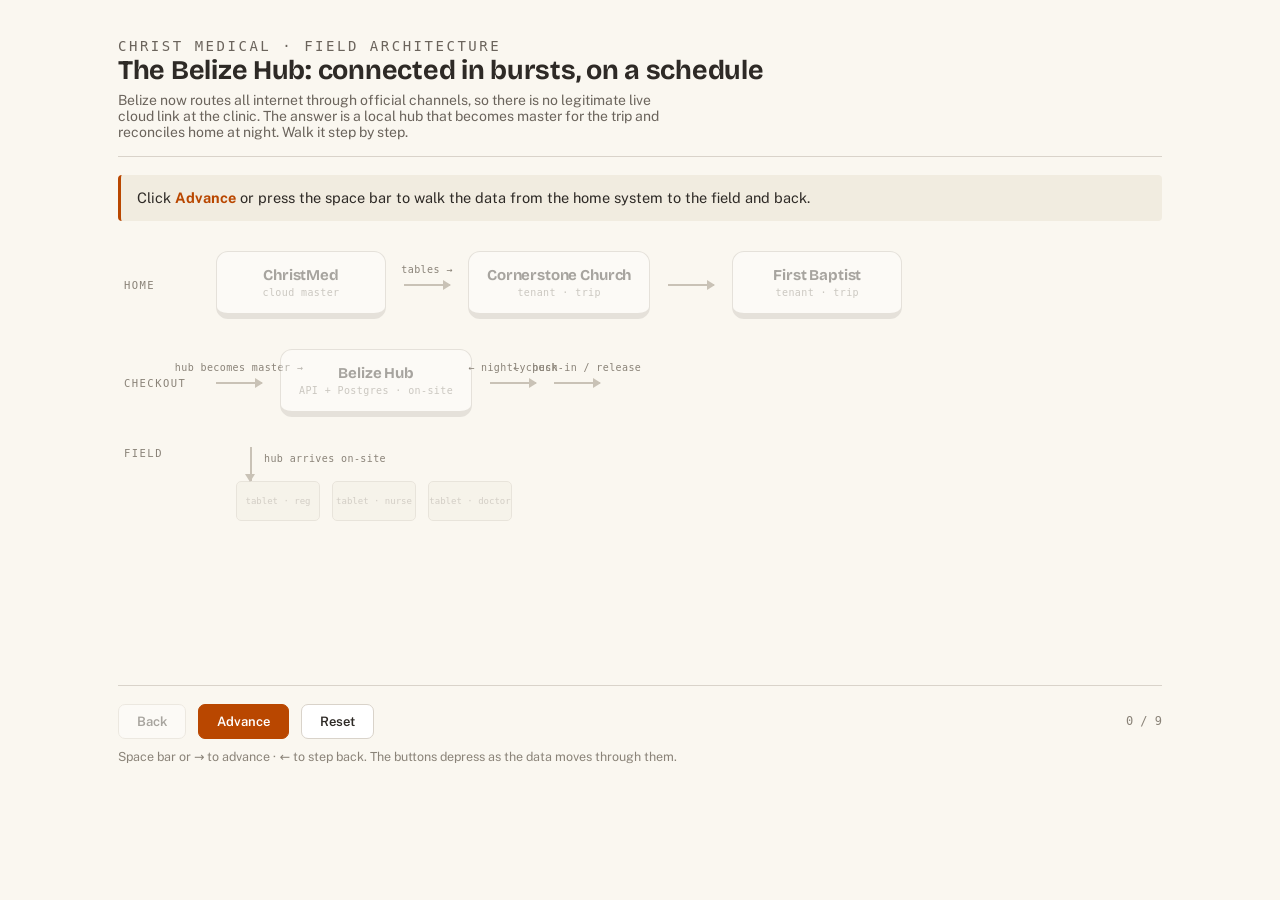
==== belize-arch/index.html @ f09108a6 "belize-arch: snapshot Field Clinical hub diagrams before data-model slides Preserve the working arch" ====
<!DOCTYPE html>
<html lang="en">
<head>
<meta charset="utf-8">
<meta name="viewport" content="width=device-width, initial-scale=1">
<title>Belize Hub Architecture — Christ Medical</title>
<link rel="preconnect" href="https://fonts.googleapis.com">
<link rel="preconnect" href="https://fonts.gstatic.com" crossorigin>
<link href="https://fonts.googleapis.com/css2?family=Bricolage+Grotesque:opsz,wght@12..96,400;12..96,700&family=Public+Sans:wght@400;600;700&display=swap" rel="stylesheet">
<link rel="stylesheet" href="styles.css">
</head>
<body>
<div class="stage-wrap">

  <div class="masthead">
    <p class="eyebrow">Christ Medical · Field Architecture</p>
    <h1>The Belize Hub: connected in bursts, on a schedule</h1>
    <p>Belize now routes all internet through official channels, so there is no legitimate live cloud link at the clinic. The answer is a local hub that becomes master for the trip and reconciles home at night. Walk it step by step.</p>
  </div>

  <div class="caption" id="caption"></div>

  <div class="stage">

    <div class="row">
      <span class="label">Home</span>
      <press-button id="christmed" label="ChristMed" sub="cloud master"></press-button>
      <div class="arrow" id="a-christmed-cornerstone"><span class="arrow-note">tables →</span></div>
      <press-button id="cornerstone" label="Cornerstone Church" sub="tenant · trip"></press-button>
      <div class="arrow" id="a-cornerstone-firstbaptist"></div>
      <press-button id="firstbaptist" label="First Baptist" sub="tenant · trip"></press-button>
    </div>

    <div class="row">
      <span class="label">Checkout</span>
      <div class="arrow" id="a-checkout"><span class="arrow-note">hub becomes master →</span></div>
      <press-button id="hub" label="Belize Hub" sub="API + Postgres · on-site"></press-button>
      <div class="arrow" id="a-hub-cloud"><span class="arrow-note">← nightly push</span></div>
      <div class="arrow" id="a-release"><span class="arrow-note">← check-in / release</span></div>
    </div>

    <div class="row" style="align-items:flex-start;">
      <span class="label">Field</span>
      <div style="display:flex;flex-direction:column;align-items:flex-start;">
        <div class="arrow down" id="a-hub-location"><span class="arrow-note" style="left:14px;top:6px;transform:none;">hub arrives on-site</span></div>
        <div class="devices">
          <div class="device" id="dev1">tablet · reg</div>
          <div class="device" id="dev2">tablet · nurse</div>
          <div class="device" id="dev3">tablet · doctor</div>
        </div>
      </div>
    </div>

  </div>

  <div class="controls">
    <button class="btn" id="prev">Back</button>
    <button class="btn primary" id="next">Advance</button>
    <button class="btn" id="reset">Reset</button>
    <span class="step-count" id="count"></span>
  </div>
  <p class="hint">Space bar or → to advance · ← to step back. The buttons depress as the data moves through them.</p>

</div>
<script src="demo.js"></script>
</body>
</html>
---- belize-arch/styles.css ----
/* Christ Medical — Belize Hub Architecture
   Field Clinical design system (established in the Christ Medical build).
   Warm paper, campus brick, college ink, bowman sage. */

:root {
  --paper:   #FAF7F0;   /* warm paper */
  --paper-2: #F1ECE0;   /* recessed panel */
  --brick:   #B94700;   /* campus brick — the accent, used with restraint */
  --ink:     #2E2A26;   /* college avenue ink */
  --sage:    #546223;   /* bowman field sage */
  --hair:    #D9D3CA;   /* hairline */
  --ghost:   #C9C2B6;   /* not-yet-reached elements */
  --shadow:  rgba(46, 42, 38, 0.18);

  --font-head: 'Bricolage Grotesque', 'Public Sans', system-ui, sans-serif;
  --font-body: 'Public Sans', system-ui, -apple-system, sans-serif;
  --font-mono: 'DejaVu Sans Mono', ui-monospace, 'SF Mono', monospace;
}

* { box-sizing: border-box; }

html, body {
  margin: 0;
  background: var(--paper);
  color: var(--ink);
  font-family: var(--font-body);
  -webkit-font-smoothing: antialiased;
}

.stage-wrap {
  max-width: 1100px;
  margin: 0 auto;
  padding: 32px 28px 48px;
}

/* --- header --- */
.masthead { border-bottom: 1px solid var(--hair); padding-bottom: 16px; margin-bottom: 8px; }
.eyebrow {
  font-family: var(--font-mono);
  font-size: 11px; letter-spacing: 0.18em; text-transform: uppercase;
  color: var(--brick); margin: 0 0 6px;
}
.masthead h1 {
  font-family: var(--font-head);
  font-weight: 700; font-size: 27px; letter-spacing: -0.01em;
  margin: 0; color: var(--ink);
}
.masthead p { margin: 6px 0 0; font-size: 14px; color: #6b645c; max-width: 62ch; }

/* --- caption strip: what the current step means --- */
.caption {
  min-height: 44px;
  margin: 18px 0 10px;
  padding: 12px 16px;
  background: var(--paper-2);
  border-left: 3px solid var(--brick);
  border-radius: 4px;
  font-size: 14.5px; line-height: 1.5;
}
.caption b { color: var(--brick); }

/* --- the diagram stage --- */
.stage {
  position: relative;
  min-height: 430px;
  padding: 20px 6px;
}

/* rows the story lays out on */
.row { display: flex; align-items: center; gap: 18px; margin-bottom: 30px; flex-wrap: wrap; }
.row .label {
  font-family: var(--font-mono); font-size: 10.5px; letter-spacing: 0.14em;
  text-transform: uppercase; color: #8a8378; width: 74px; flex-shrink: 0;
}

/* --- press-button web component styling (styles its shadow parts) --- */
press-button {
  --pb-fill: #ffffff;
  --pb-edge: var(--brick);
  display: inline-block;
}

/* connectors */
.arrow {
  flex-shrink: 0;
  width: 46px; height: 2px; background: var(--ghost);
  position: relative; transition: background .35s ease;
}
.arrow::after {
  content: ''; position: absolute; right: -1px; top: -4px;
  border-left: 8px solid var(--ghost); border-top: 5px solid transparent;
  border-bottom: 5px solid transparent; transition: border-left-color .35s ease;
}
.arrow.lit { background: var(--brick); }
.arrow.lit::after { border-left-color: var(--brick); }
.arrow.down {
  width: 2px; height: 34px; margin-left: 34px;
}
.arrow.down::after {
  right: -3px; top: auto; bottom: -1px;
  border-left: 5px solid transparent; border-right: 5px solid transparent;
  border-top: 8px solid var(--ghost); border-bottom: none;
}
.arrow.down.lit::after { border-top-color: var(--brick); }

.arrow .arrow-note {
  position: absolute; top: -20px; left: 50%; transform: translateX(-50%);
  white-space: nowrap; font-family: var(--font-mono);
  font-size: 10px; letter-spacing: .04em; color: #8a8378;
}
.arrow.lit .arrow-note { color: var(--brick); }

/* device fan-out under the hub */
.devices { display: flex; gap: 12px; margin-left: 20px; }
.device {
  width: 84px; height: 40px; border-radius: 5px;
  background: var(--paper-2); border: 1.5px solid var(--ghost);
  display: flex; align-items: center; justify-content: center;
  font-family: var(--font-mono); font-size: 9px; color: #8a8378;
  opacity: .35; transition: opacity .4s ease, border-color .4s ease, color .4s ease;
}
.device.lit { opacity: 1; border-color: var(--sage); color: var(--sage); }

/* --- controls --- */
.controls {
  display: flex; align-items: center; gap: 12px;
  margin-top: 24px; padding-top: 18px; border-top: 1px solid var(--hair);
}
.btn {
  font-family: var(--font-body); font-size: 13px; font-weight: 600;
  padding: 9px 18px; border-radius: 7px; cursor: pointer;
  border: 1px solid var(--hair); background: #fff; color: var(--ink);
  transition: transform .08s ease, background .2s ease;
}
.btn:hover { background: var(--paper-2); }
.btn:active { transform: translateY(1px); }
.btn.primary { background: var(--brick); color: #fff; border-color: var(--brick); }
.btn.primary:hover { background: #a13e00; }
.btn:disabled { opacity: .4; cursor: default; }
.step-count { font-family: var(--font-mono); font-size: 12px; color: #8a8378; margin-left: auto; }

.hint { font-size: 12.5px; color: #8a8378; margin-top: 10px; }

@media (prefers-reduced-motion: reduce) {
  * { transition: none !important; animation: none !important; }
}

@media (max-width: 640px) {
  .row .label { width: 100%; }
  .masthead h1 { font-size: 22px; }
}
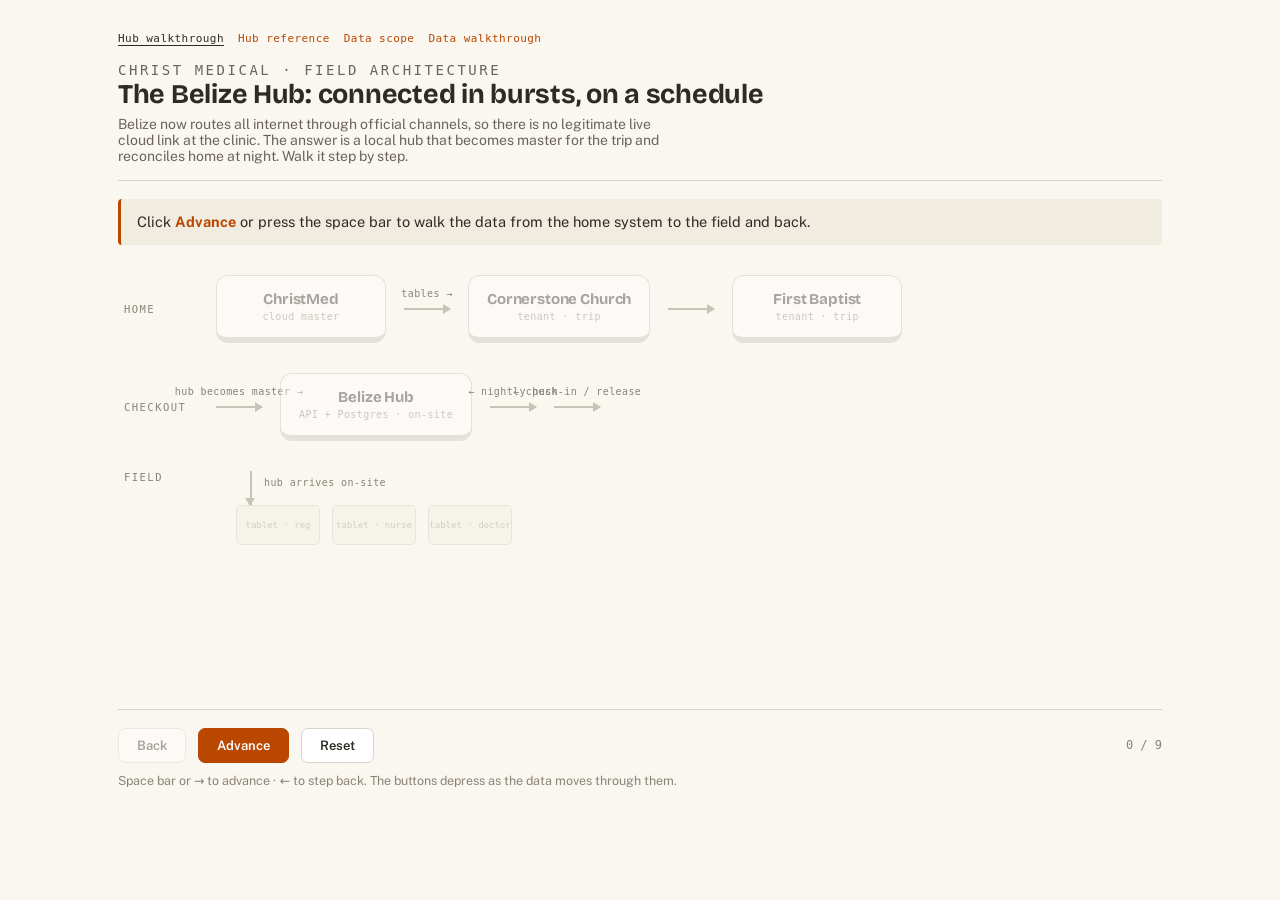
==== commit 8f6e7049: "belize-arch: add data-scope containment and ownership walkthrough Static tenant/clinic/shared diagra" ====
--- a/belize-arch/index.html
+++ b/belize-arch/index.html
@@ -11,6 +11,13 @@
 </head>
 <body>
 <div class="stage-wrap">
+
+  <nav class="deck-nav" aria-label="Deck">
+    <a class="here" href="index.html">Hub walkthrough</a>
+    <a href="architecture.html">Hub reference</a>
+    <a href="data.html">Data scope</a>
+    <a href="data-demo.html">Data walkthrough</a>
+  </nav>
 
   <div class="masthead">
     <p class="eyebrow">Christ Medical · Field Architecture</p>
--- a/belize-arch/styles.css
+++ b/belize-arch/styles.css
@@ -145,7 +145,99 @@
   * { transition: none !important; animation: none !important; }
 }
 
+/* --- deck nav (shared across slides) --- */
+.deck-nav {
+  display: flex; gap: 14px; flex-wrap: wrap;
+  margin: 0 0 16px;
+  font-family: var(--font-mono); font-size: 11px; letter-spacing: .04em;
+}
+.deck-nav a { color: var(--brick); text-decoration: none; border-bottom: 1px solid transparent; }
+.deck-nav a:hover { border-bottom-color: var(--brick); }
+.deck-nav a.here { color: var(--ink); border-bottom-color: var(--ink); }
+
+/* --- data walkthrough stage --- */
+.data-stage {
+  display: flex; flex-direction: column; gap: 22px;
+  min-height: 520px;
+}
+.data-shell {
+  border: 1.5px solid var(--ghost); border-radius: 12px;
+  background: #fff; padding: 14px 14px 12px;
+  opacity: .45; transition: opacity .35s ease, border-color .35s ease;
+}
+.data-shell.lit { opacity: 1; border-color: var(--brick); }
+.data-shell-hdr, .data-tenant-hdr {
+  display: flex; align-items: center; gap: 12px; flex-wrap: wrap;
+  margin-bottom: 12px;
+}
+.data-meta {
+  font-family: var(--font-mono); font-size: 11px; color: #8a8378; letter-spacing: .04em;
+}
+.data-tenant {
+  border: 1.5px solid var(--ghost); border-radius: 10px;
+  background: var(--paper-2); padding: 12px;
+  opacity: .4; transition: opacity .35s ease, border-color .35s ease;
+}
+.data-tenant.lit { opacity: 1; border-color: var(--brick); background: #fff; }
+.data-tenant.dim-peer {
+  margin-top: 12px; padding: 10px 12px; opacity: .35;
+  border-style: dashed; background: transparent;
+}
+.data-tenant.dim-peer.lit { opacity: .7; }
+.data-shared {
+  border: 1.5px dashed var(--ghost); border-radius: 8px;
+  background: transparent; padding: 10px 12px; margin-bottom: 12px;
+  opacity: .35; transition: opacity .35s ease, border-color .35s ease, background .35s ease;
+}
+.data-shared.lit {
+  opacity: 1; border-color: var(--sage); background: rgba(84, 98, 35, 0.06);
+}
+.data-band-label {
+  font-family: var(--font-mono); font-size: 10.5px; letter-spacing: .12em;
+  text-transform: uppercase; color: var(--sage); margin: 0 0 8px;
+}
+.data-clinics {
+  display: grid; grid-template-columns: 1fr 1fr; gap: 12px;
+}
+.data-clinic {
+  border: 1.5px solid var(--ghost); border-radius: 8px;
+  background: var(--paper); padding: 10px;
+  opacity: .35; transition: opacity .35s ease, border-color .35s ease, filter .35s ease;
+}
+.data-clinic.lit { opacity: 1; border-color: var(--brick); }
+.data-clinic.held,
+.data-clinic.lit.held {
+  opacity: .35; filter: grayscale(0.55);
+  border-color: var(--ghost);
+}
+.data-clinic press-button { margin-bottom: 8px; }
+.data-chips { display: flex; flex-wrap: wrap; gap: 7px; }
+.dchip {
+  font-family: var(--font-mono); font-size: 10.5px; letter-spacing: .03em;
+  padding: 6px 10px; border-radius: 5px;
+  border: 1.5px solid var(--ghost); color: #8a8378; background: #fff;
+  opacity: .3; transition: opacity .35s ease, border-color .35s ease, color .35s ease;
+}
+.dchip.lit {
+  opacity: 1; border-color: var(--sage); color: var(--sage);
+}
+.dchip.brick.lit {
+  border-color: var(--brick); color: var(--brick);
+}
+.data-flow {
+  display: flex; align-items: center; gap: 14px; flex-wrap: wrap;
+  padding-left: 6px;
+}
+.hub-payload {
+  display: flex; gap: 8px; flex-wrap: wrap;
+  opacity: 0; transition: opacity .35s ease;
+}
+.hub-payload.lit { opacity: 1; }
+.hub-payload .dchip { opacity: 0; }
+.hub-payload .dchip.lit { opacity: 1; }
+
 @media (max-width: 640px) {
   .row .label { width: 100%; }
   .masthead h1 { font-size: 22px; }
-}
+  .data-clinics { grid-template-columns: 1fr; }
+}
